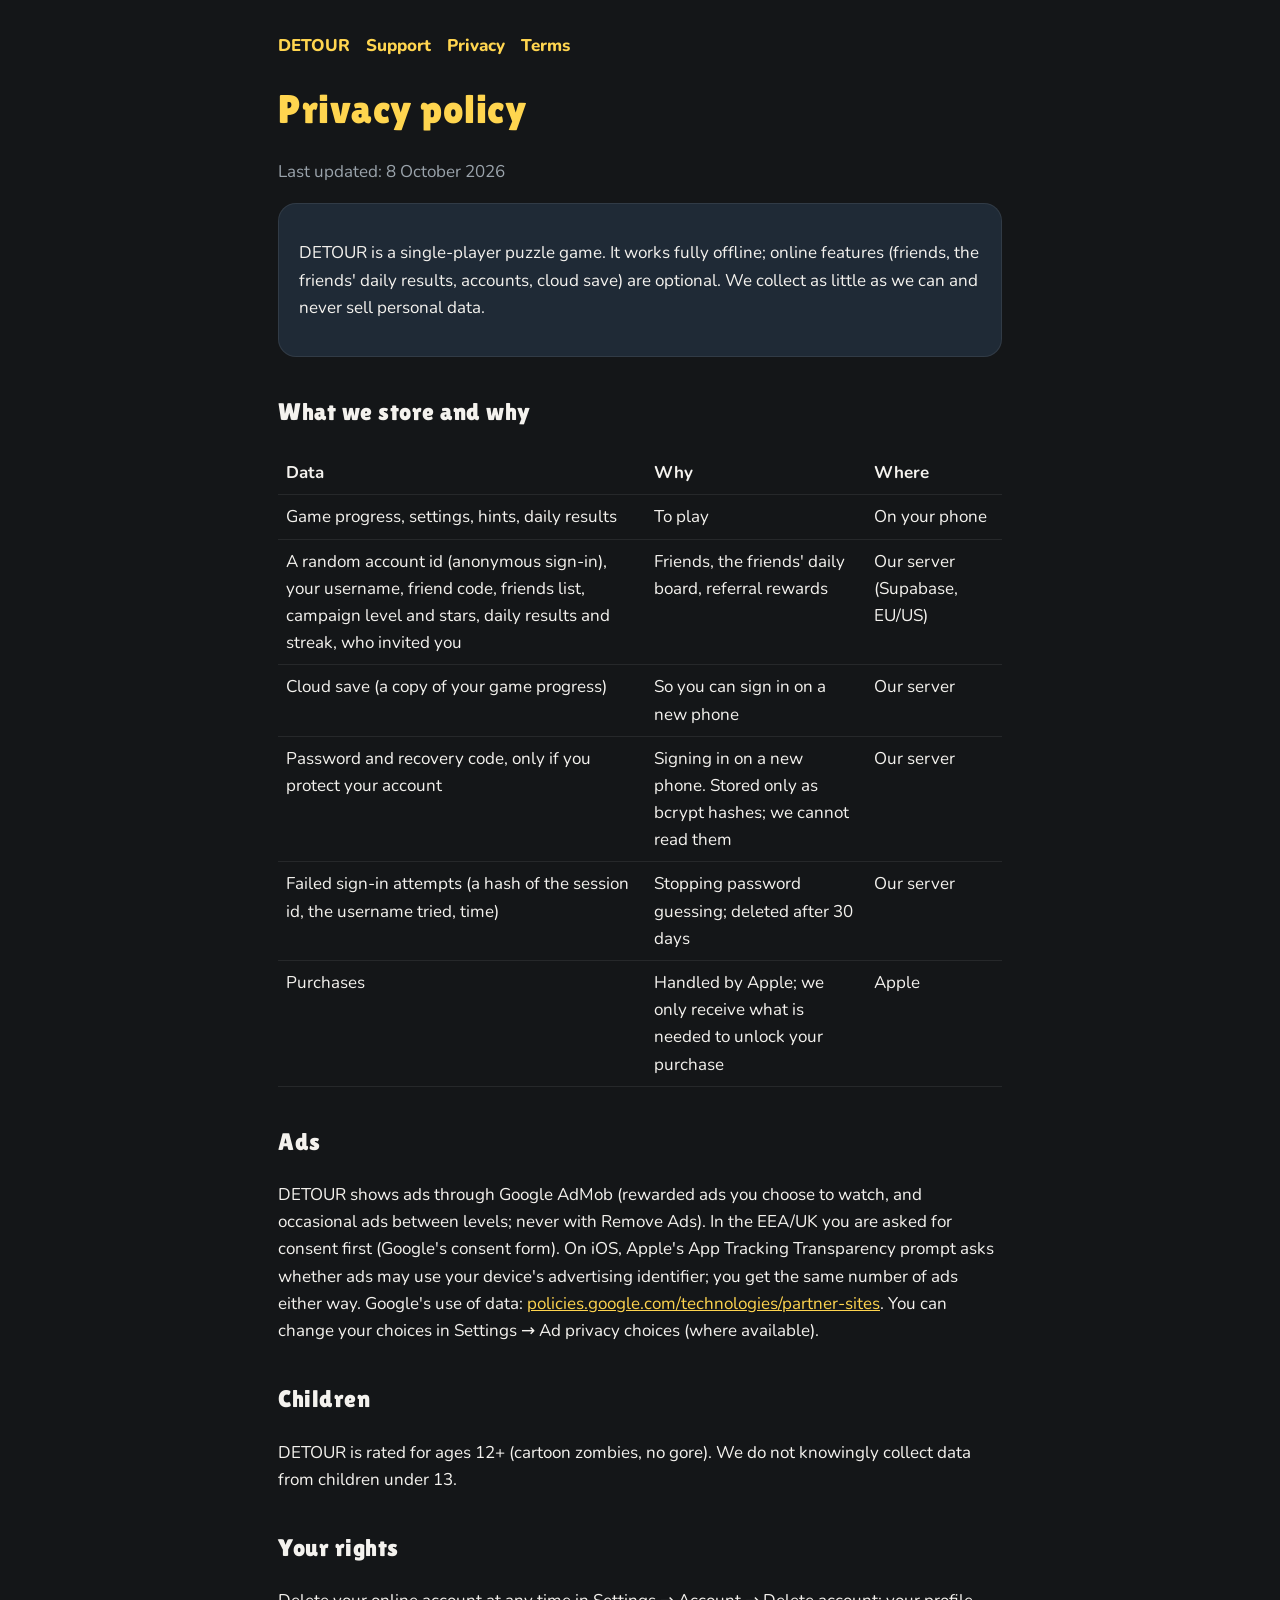
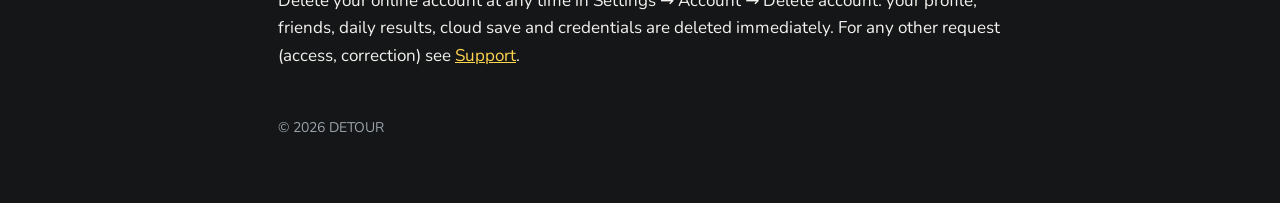
==== privacy.html @ 41f87248 "DETOUR public pages: landing, privacy, terms, support, app-ads.txt Co-Authored-By: Claude Opus 5.5 <" ====
<!doctype html><html lang="en"><head><meta charset="utf-8"><meta name="viewport" content="width=device-width, initial-scale=1"><link rel="preconnect" href="https://fonts.googleapis.com"><link href="https://fonts.googleapis.com/css2?family=Lilita+One&family=Nunito:wght@400;800&display=swap" rel="stylesheet"><link rel="stylesheet" href="style.css"><title>DETOUR · Privacy policy</title></head><body><main><nav><a href="index.html">DETOUR</a><a href="support.html">Support</a><a href="privacy.html">Privacy</a><a href="terms.html">Terms</a></nav>
<h1>Privacy policy</h1><p class="soft">Last updated: 8 October 2026</p>
<div class="card"><p>DETOUR is a single-player puzzle game. It works fully offline; online features (friends, the friends' daily results, accounts, cloud save) are optional. We collect as little as we can and never sell personal data.</p></div>
<h2>What we store and why</h2>
<table><tr><th>Data</th><th>Why</th><th>Where</th></tr>
<tr><td>Game progress, settings, hints, daily results</td><td>To play</td><td>On your phone</td></tr>
<tr><td>A random account id (anonymous sign-in), your username, friend code, friends list, campaign level and stars, daily results and streak, who invited you</td><td>Friends, the friends' daily board, referral rewards</td><td>Our server (Supabase, EU/US)</td></tr>
<tr><td>Cloud save (a copy of your game progress)</td><td>So you can sign in on a new phone</td><td>Our server</td></tr>
<tr><td>Password and recovery code, only if you protect your account</td><td>Signing in on a new phone. Stored only as bcrypt hashes; we cannot read them</td><td>Our server</td></tr>
<tr><td>Failed sign-in attempts (a hash of the session id, the username tried, time)</td><td>Stopping password guessing; deleted after 30 days</td><td>Our server</td></tr>
<tr><td>Purchases</td><td>Handled by Apple; we only receive what is needed to unlock your purchase</td><td>Apple</td></tr>
</table>
<h2>Ads</h2>
<p>DETOUR shows ads through Google AdMob (rewarded ads you choose to watch, and occasional ads between levels; never with Remove Ads). In the EEA/UK you are asked for consent first (Google's consent form). On iOS, Apple's App Tracking Transparency prompt asks whether ads may use your device's advertising identifier; you get the same number of ads either way. Google's use of data: <a href="https://policies.google.com/technologies/partner-sites">policies.google.com/technologies/partner-sites</a>. You can change your choices in Settings → Ad privacy choices (where available).</p>
<h2>Children</h2><p>DETOUR is rated for ages 12+ (cartoon zombies, no gore). We do not knowingly collect data from children under 13.</p>
<h2>Your rights</h2><p>Delete your online account at any time in Settings → Account → Delete account: your profile, friends, daily results, cloud save and credentials are deleted immediately. For any other request (access, correction) see <a href="support.html">Support</a>.</p>
<footer>© 2026 DETOUR</footer></main></body></html>
---- style.css ----
:root { --bg: #141618; --card: #1f2a36; --ink: #f4f2ee; --soft: #9aa3ab; --gold: #ffd54f; --accent: #ff5d3b; }
* { box-sizing: border-box; }
body { margin: 0; background: var(--bg); color: var(--ink); font: 17px/1.6 "Nunito", system-ui, -apple-system, sans-serif; }
main { max-width: 760px; margin: 0 auto; padding: 32px 18px 64px; }
h1, h2, .logo { font-family: "Lilita One", "Nunito", sans-serif; font-weight: 400; letter-spacing: .5px; }
h1 { font-size: 40px; margin: 8px 0 4px; color: var(--gold); }
h2 { font-size: 24px; margin-top: 36px; }
a { color: var(--gold); }
.card { background: var(--card); border-radius: 18px; padding: 18px 20px; margin: 18px 0; border: 1px solid rgba(255,255,255,.08); }
.soft { color: var(--soft); }
nav { display: flex; gap: 16px; flex-wrap: wrap; margin-bottom: 18px; }
nav a { text-decoration: none; font-weight: 800; }
footer { margin-top: 48px; color: var(--soft); font-size: 14px; }
table { border-collapse: collapse; width: 100%; }
td, th { text-align: left; padding: 8px; border-bottom: 1px solid rgba(255,255,255,.08); vertical-align: top; }
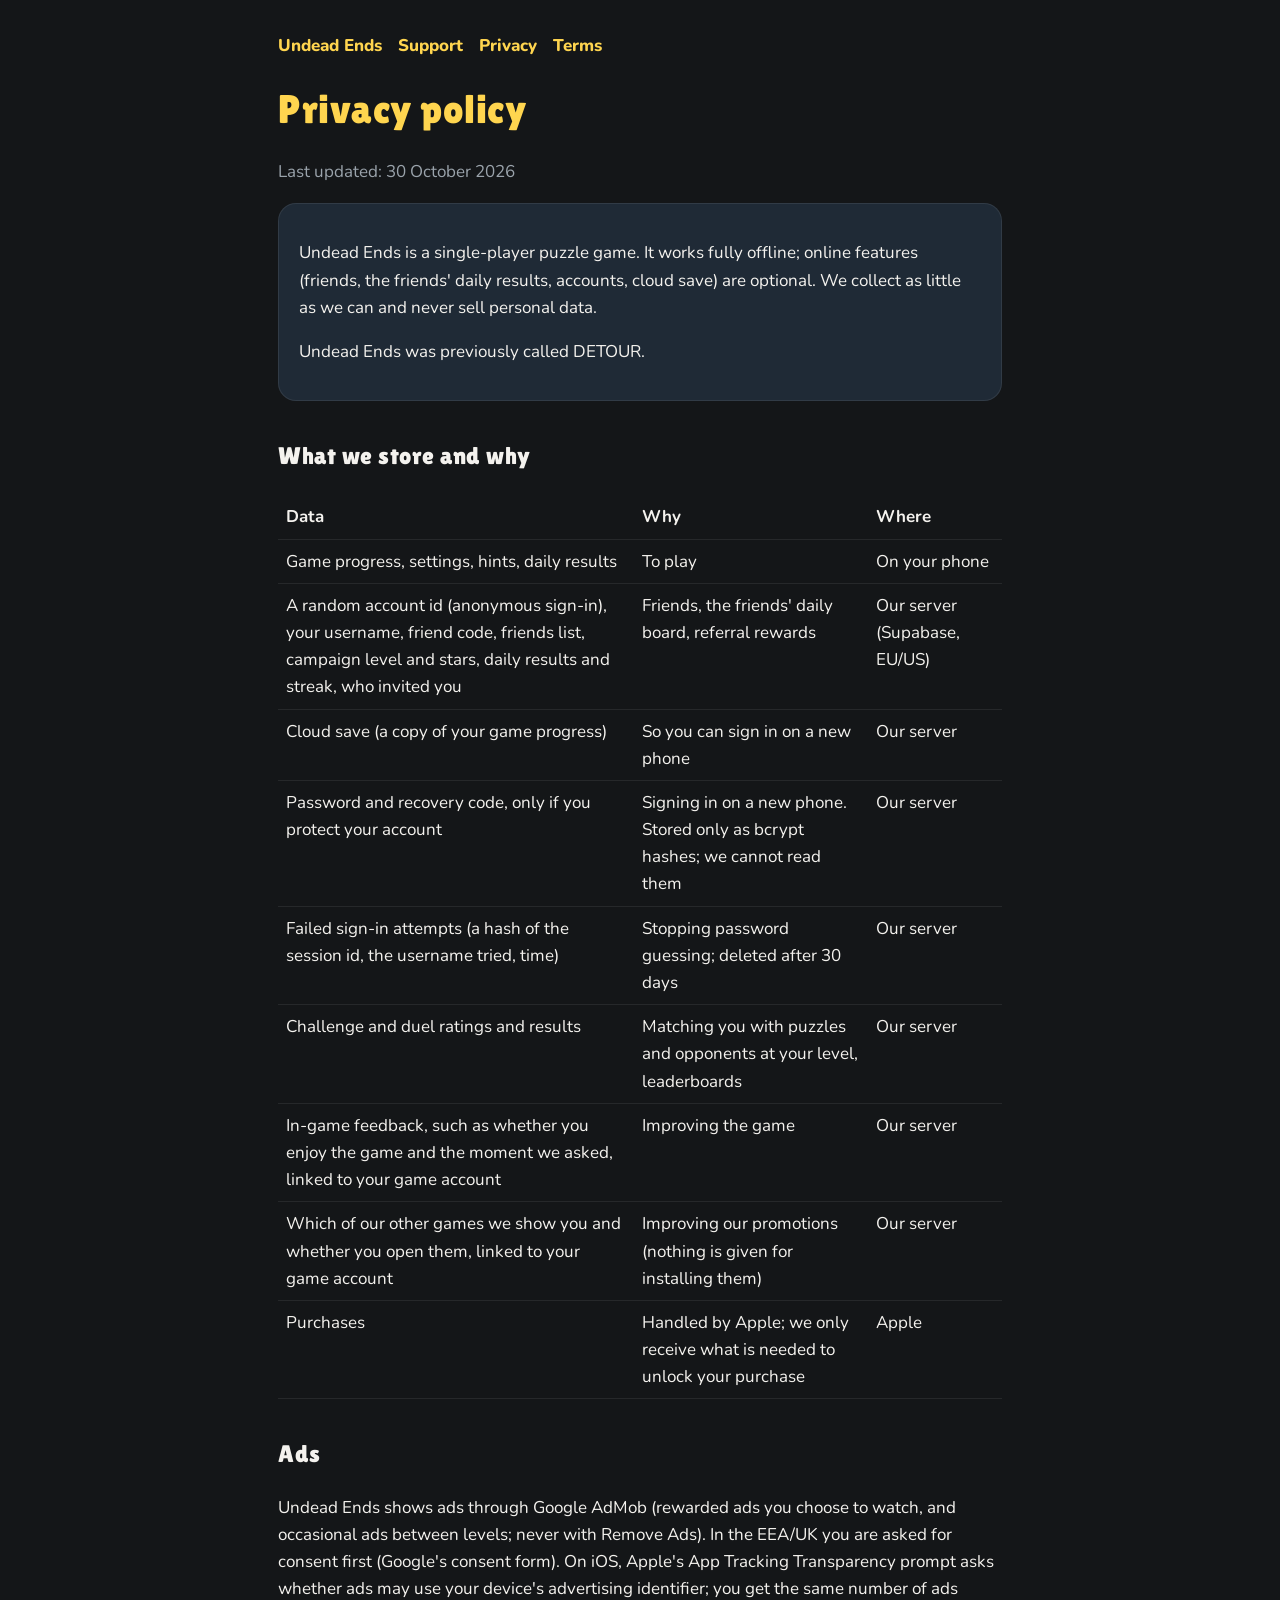
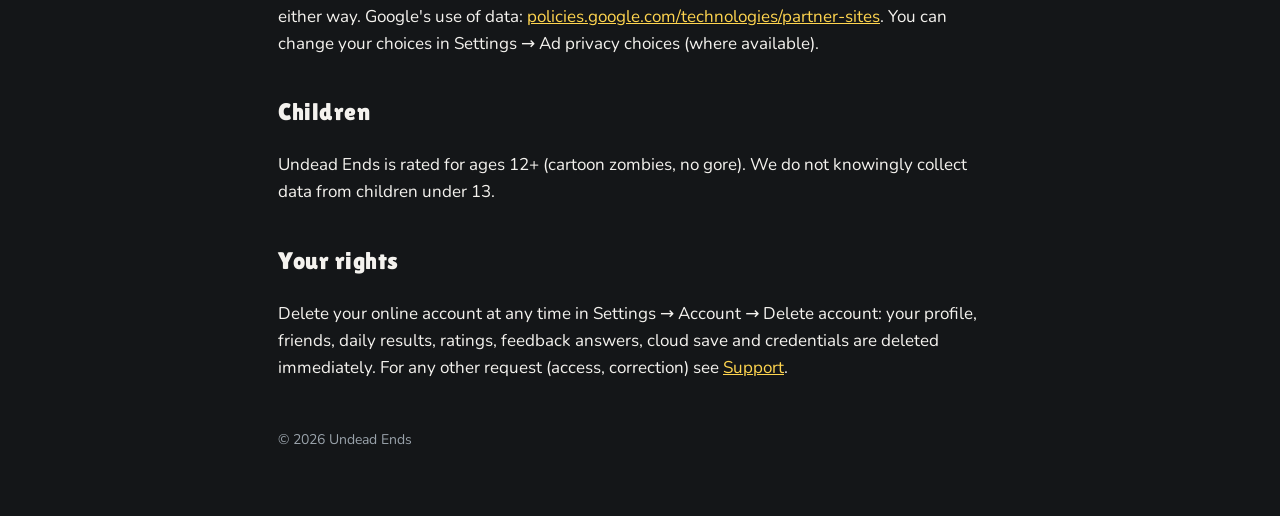
==== commit f33830bc: "Rename DETOUR to Undead Ends on the public pages; privacy policy covers ratings, in-game feedback an" ====
--- a/privacy.html
+++ b/privacy.html
@@ -1,6 +1,6 @@
-<!doctype html><html lang="en"><head><meta charset="utf-8"><meta name="viewport" content="width=device-width, initial-scale=1"><link rel="preconnect" href="https://fonts.googleapis.com"><link href="https://fonts.googleapis.com/css2?family=Lilita+One&family=Nunito:wght@400;800&display=swap" rel="stylesheet"><link rel="stylesheet" href="style.css"><title>DETOUR · Privacy policy</title></head><body><main><nav><a href="index.html">DETOUR</a><a href="support.html">Support</a><a href="privacy.html">Privacy</a><a href="terms.html">Terms</a></nav>
-<h1>Privacy policy</h1><p class="soft">Last updated: 8 October 2026</p>
-<div class="card"><p>DETOUR is a single-player puzzle game. It works fully offline; online features (friends, the friends' daily results, accounts, cloud save) are optional. We collect as little as we can and never sell personal data.</p></div>
+<!doctype html><html lang="en"><head><meta charset="utf-8"><meta name="viewport" content="width=device-width, initial-scale=1"><link rel="preconnect" href="https://fonts.googleapis.com"><link href="https://fonts.googleapis.com/css2?family=Lilita+One&family=Nunito:wght@400;800&display=swap" rel="stylesheet"><link rel="stylesheet" href="style.css"><title>Undead Ends · Privacy policy</title></head><body><main><nav><a href="index.html">Undead Ends</a><a href="support.html">Support</a><a href="privacy.html">Privacy</a><a href="terms.html">Terms</a></nav>
+<h1>Privacy policy</h1><p class="soft">Last updated: 30 October 2026</p>
+<div class="card"><p>Undead Ends is a single-player puzzle game. It works fully offline; online features (friends, the friends' daily results, accounts, cloud save) are optional. We collect as little as we can and never sell personal data.</p><p>Undead Ends was previously called DETOUR.</p></div>
 <h2>What we store and why</h2>
 <table><tr><th>Data</th><th>Why</th><th>Where</th></tr>
 <tr><td>Game progress, settings, hints, daily results</td><td>To play</td><td>On your phone</td></tr>
@@ -8,10 +8,13 @@
 <tr><td>Cloud save (a copy of your game progress)</td><td>So you can sign in on a new phone</td><td>Our server</td></tr>
 <tr><td>Password and recovery code, only if you protect your account</td><td>Signing in on a new phone. Stored only as bcrypt hashes; we cannot read them</td><td>Our server</td></tr>
 <tr><td>Failed sign-in attempts (a hash of the session id, the username tried, time)</td><td>Stopping password guessing; deleted after 30 days</td><td>Our server</td></tr>
+<tr><td>Challenge and duel ratings and results</td><td>Matching you with puzzles and opponents at your level, leaderboards</td><td>Our server</td></tr>
+<tr><td>In-game feedback, such as whether you enjoy the game and the moment we asked, linked to your game account</td><td>Improving the game</td><td>Our server</td></tr>
+<tr><td>Which of our other games we show you and whether you open them, linked to your game account</td><td>Improving our promotions (nothing is given for installing them)</td><td>Our server</td></tr>
 <tr><td>Purchases</td><td>Handled by Apple; we only receive what is needed to unlock your purchase</td><td>Apple</td></tr>
 </table>
 <h2>Ads</h2>
-<p>DETOUR shows ads through Google AdMob (rewarded ads you choose to watch, and occasional ads between levels; never with Remove Ads). In the EEA/UK you are asked for consent first (Google's consent form). On iOS, Apple's App Tracking Transparency prompt asks whether ads may use your device's advertising identifier; you get the same number of ads either way. Google's use of data: <a href="https://policies.google.com/technologies/partner-sites">policies.google.com/technologies/partner-sites</a>. You can change your choices in Settings → Ad privacy choices (where available).</p>
-<h2>Children</h2><p>DETOUR is rated for ages 12+ (cartoon zombies, no gore). We do not knowingly collect data from children under 13.</p>
-<h2>Your rights</h2><p>Delete your online account at any time in Settings → Account → Delete account: your profile, friends, daily results, cloud save and credentials are deleted immediately. For any other request (access, correction) see <a href="support.html">Support</a>.</p>
-<footer>© 2026 DETOUR</footer></main></body></html>
+<p>Undead Ends shows ads through Google AdMob (rewarded ads you choose to watch, and occasional ads between levels; never with Remove Ads). In the EEA/UK you are asked for consent first (Google's consent form). On iOS, Apple's App Tracking Transparency prompt asks whether ads may use your device's advertising identifier; you get the same number of ads either way. Google's use of data: <a href="https://policies.google.com/technologies/partner-sites">policies.google.com/technologies/partner-sites</a>. You can change your choices in Settings → Ad privacy choices (where available).</p>
+<h2>Children</h2><p>Undead Ends is rated for ages 12+ (cartoon zombies, no gore). We do not knowingly collect data from children under 13.</p>
+<h2>Your rights</h2><p>Delete your online account at any time in Settings → Account → Delete account: your profile, friends, daily results, ratings, feedback answers, cloud save and credentials are deleted immediately. For any other request (access, correction) see <a href="support.html">Support</a>.</p>
+<footer>© 2026 Undead Ends</footer></main></body></html>
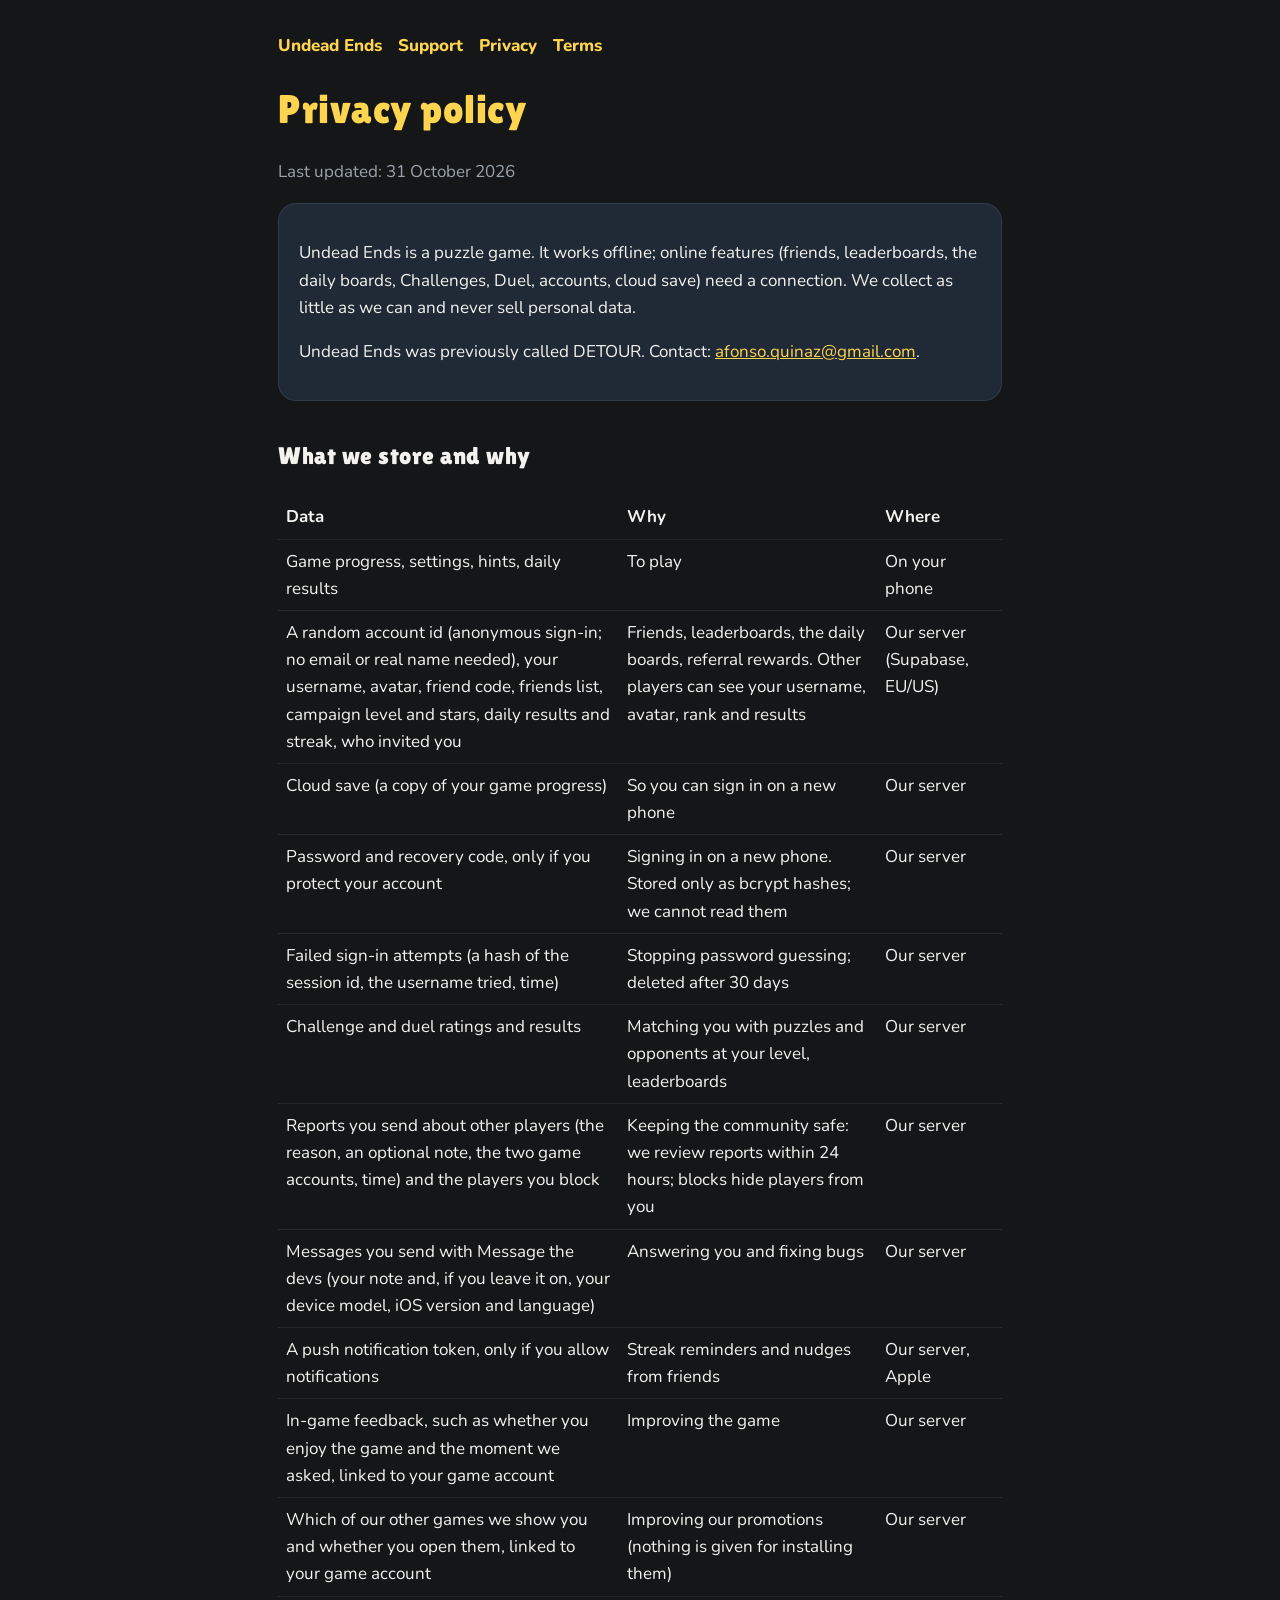
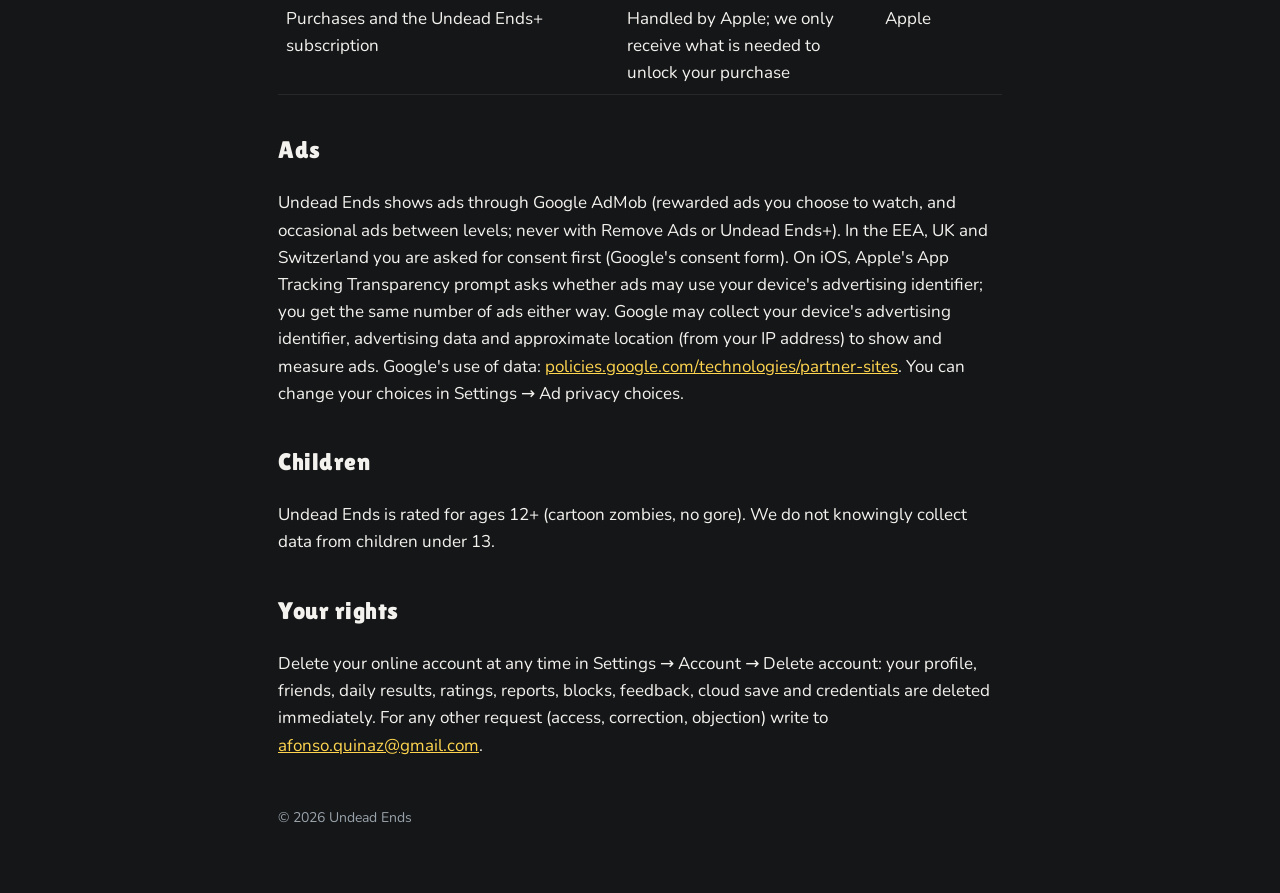
==== commit acb854d8: "Public pages match the game: 336 levels and modes, privacy policy covers reports/blocks, feedback, p" ====
--- a/privacy.html
+++ b/privacy.html
@@ -1,20 +1,24 @@
 <!doctype html><html lang="en"><head><meta charset="utf-8"><meta name="viewport" content="width=device-width, initial-scale=1"><link rel="preconnect" href="https://fonts.googleapis.com"><link href="https://fonts.googleapis.com/css2?family=Lilita+One&family=Nunito:wght@400;800&display=swap" rel="stylesheet"><link rel="stylesheet" href="style.css"><title>Undead Ends · Privacy policy</title></head><body><main><nav><a href="index.html">Undead Ends</a><a href="support.html">Support</a><a href="privacy.html">Privacy</a><a href="terms.html">Terms</a></nav>
-<h1>Privacy policy</h1><p class="soft">Last updated: 30 October 2026</p>
-<div class="card"><p>Undead Ends is a single-player puzzle game. It works fully offline; online features (friends, the friends' daily results, accounts, cloud save) are optional. We collect as little as we can and never sell personal data.</p><p>Undead Ends was previously called DETOUR.</p></div>
+<h1>Privacy policy</h1><p class="soft">Last updated: 31 October 2026</p>
+<div class="card"><p>Undead Ends is a puzzle game. It works offline; online features (friends, leaderboards, the daily boards, Challenges, Duel, accounts, cloud save) need a connection. We collect as little as we can and never sell personal data.</p><p>Undead Ends was previously called DETOUR. Contact: <a href="mailto:afonso.quinaz@gmail.com">afonso.quinaz@gmail.com</a>.</p></div>
 <h2>What we store and why</h2>
 <table><tr><th>Data</th><th>Why</th><th>Where</th></tr>
 <tr><td>Game progress, settings, hints, daily results</td><td>To play</td><td>On your phone</td></tr>
-<tr><td>A random account id (anonymous sign-in), your username, friend code, friends list, campaign level and stars, daily results and streak, who invited you</td><td>Friends, the friends' daily board, referral rewards</td><td>Our server (Supabase, EU/US)</td></tr>
+<tr><td>A random account id (anonymous sign-in; no email or real name needed), your username, avatar, friend code, friends list, campaign level and stars, daily results and streak, who invited you</td><td>Friends, leaderboards, the daily boards, referral rewards. Other players can see your username, avatar, rank and results</td><td>Our server (Supabase, EU/US)</td></tr>
 <tr><td>Cloud save (a copy of your game progress)</td><td>So you can sign in on a new phone</td><td>Our server</td></tr>
 <tr><td>Password and recovery code, only if you protect your account</td><td>Signing in on a new phone. Stored only as bcrypt hashes; we cannot read them</td><td>Our server</td></tr>
 <tr><td>Failed sign-in attempts (a hash of the session id, the username tried, time)</td><td>Stopping password guessing; deleted after 30 days</td><td>Our server</td></tr>
 <tr><td>Challenge and duel ratings and results</td><td>Matching you with puzzles and opponents at your level, leaderboards</td><td>Our server</td></tr>
+<tr><td>Reports you send about other players (the reason, an optional note, the two game accounts, time) and the players you block</td><td>Keeping the community safe: we review reports within 24 hours; blocks hide players from you</td><td>Our server</td></tr>
+<tr><td>Messages you send with Message the devs (your note and, if you leave it on, your device model, iOS version and language)</td><td>Answering you and fixing bugs</td><td>Our server</td></tr>
+<tr><td>A push notification token, only if you allow notifications</td><td>Streak reminders and nudges from friends</td><td>Our server, Apple</td></tr>
 <tr><td>In-game feedback, such as whether you enjoy the game and the moment we asked, linked to your game account</td><td>Improving the game</td><td>Our server</td></tr>
 <tr><td>Which of our other games we show you and whether you open them, linked to your game account</td><td>Improving our promotions (nothing is given for installing them)</td><td>Our server</td></tr>
-<tr><td>Purchases</td><td>Handled by Apple; we only receive what is needed to unlock your purchase</td><td>Apple</td></tr>
+<tr><td>Purchases and the Undead Ends+ subscription</td><td>Handled by Apple; we only receive what is needed to unlock your purchase</td><td>Apple</td></tr>
 </table>
 <h2>Ads</h2>
-<p>Undead Ends shows ads through Google AdMob (rewarded ads you choose to watch, and occasional ads between levels; never with Remove Ads). In the EEA/UK you are asked for consent first (Google's consent form). On iOS, Apple's App Tracking Transparency prompt asks whether ads may use your device's advertising identifier; you get the same number of ads either way. Google's use of data: <a href="https://policies.google.com/technologies/partner-sites">policies.google.com/technologies/partner-sites</a>. You can change your choices in Settings → Ad privacy choices (where available).</p>
+<p>Undead Ends shows ads through Google AdMob (rewarded ads you choose to watch, and occasional ads between levels; never with Remove Ads or Undead Ends+). In the EEA, UK and Switzerland you are asked for consent first (Google's consent form). On iOS, Apple's App Tracking Transparency prompt asks whether ads may use your device's advertising identifier; you get the same number of ads either way. Google may collect your device's advertising identifier, advertising data and approximate location (from your IP address) to show and measure ads. Google's use of data: <a href="https://policies.google.com/technologies/partner-sites">policies.google.com/technologies/partner-sites</a>. You can change your choices in Settings → Ad privacy choices.</p>
 <h2>Children</h2><p>Undead Ends is rated for ages 12+ (cartoon zombies, no gore). We do not knowingly collect data from children under 13.</p>
-<h2>Your rights</h2><p>Delete your online account at any time in Settings → Account → Delete account: your profile, friends, daily results, ratings, feedback answers, cloud save and credentials are deleted immediately. For any other request (access, correction) see <a href="support.html">Support</a>.</p>
-<footer>© 2026 Undead Ends</footer></main></body></html>
+<h2>Your rights</h2><p>Delete your online account at any time in Settings → Account → Delete account: your profile, friends, daily results, ratings, reports, blocks, feedback, cloud save and credentials are deleted immediately. For any other request (access, correction, objection) write to <a href="mailto:afonso.quinaz@gmail.com">afonso.quinaz@gmail.com</a>.</p>
+<footer>© 2026 Undead Ends</footer>
+</main></body></html>
